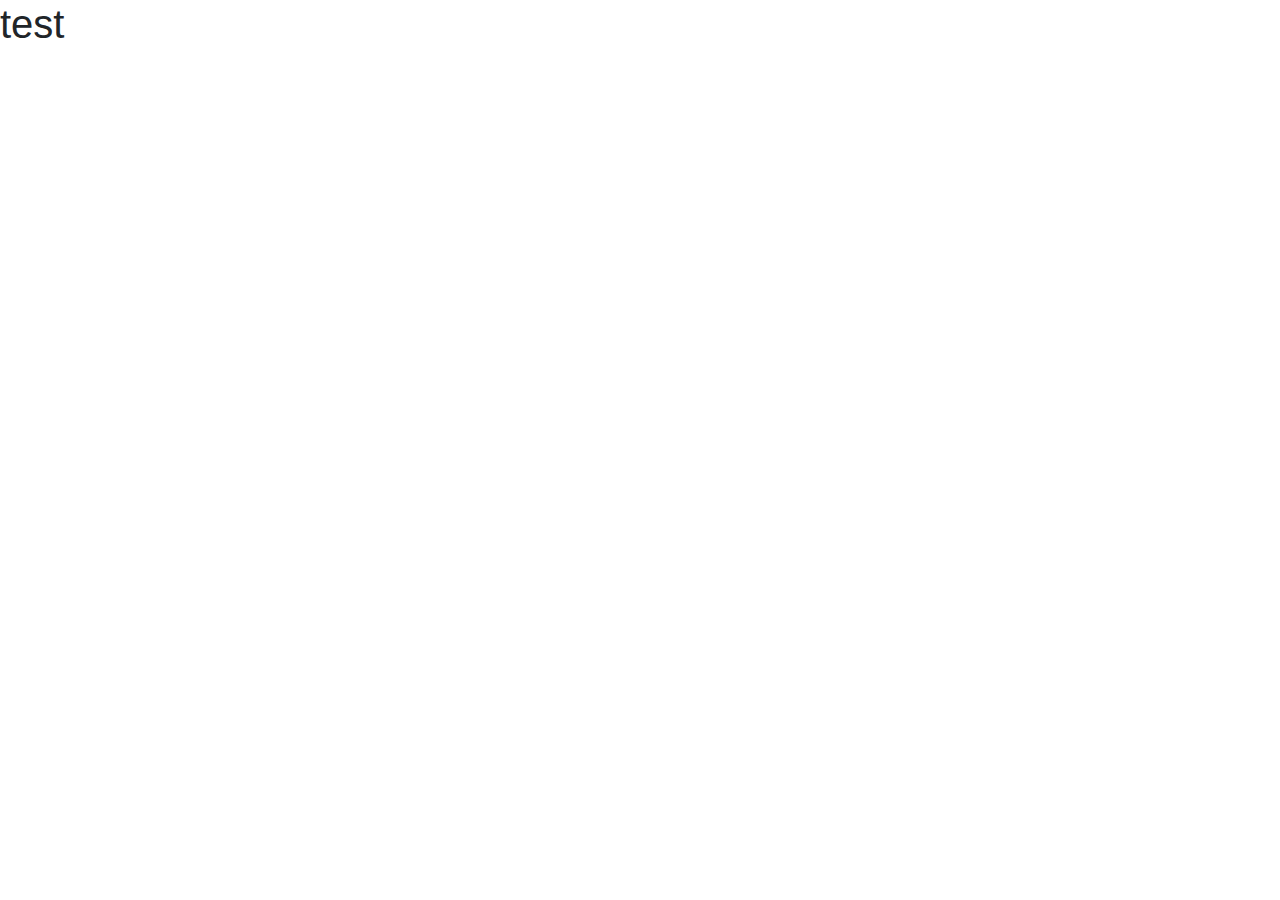
==== hackuci2k19/index.html @ b99115da "fix index" ====
<!DOCTYPE html>
<html>
<head>
<title>HackUCI 2k19</title>

<!-- Required meta tags -->
    <meta charset="utf-8">
    <meta name="viewport" content="width=device-width, initial-scale=1, shrink-to-fit=no">

    <!-- Bootstrap CSS -->
    <link rel="stylesheet" href="https://stackpath.bootstrapcdn.com/bootstrap/4.3.1/css/bootstrap.min.css" integrity="sha384-ggOyR0iXCbMQv3Xipma34MD+dH/1fQ784/j6cY/iJTQUOhcWr7x9JvoRxT2MZw1T" crossorigin="anonymous">

    <!-- index.css import -->
      <link rel="stylesheet" href="./css/index.css">

</head>
<body>
	<h1> test</h1>

<!-- Optional JavaScript -->
    <!-- jQuery first, then Popper.js, then Bootstrap JS -->
    <script src="https://code.jquery.com/jquery-3.3.1.slim.min.js" integrity="sha384-q8i/X+965DzO0rT7abK41JStQIAqVgRVzpbzo5smXKp4YfRvH+8abtTE1Pi6jizo" crossorigin="anonymous"></script>
    <script src="https://cdnjs.cloudflare.com/ajax/libs/popper.js/1.14.7/umd/popper.min.js" integrity="sha384-UO2eT0CpHqdSJQ6hJty5KVphtPhzWj9WO1clHTMGa3JDZwrnQq4sF86dIHNDz0W1" crossorigin="anonymous"></script>
    <script src="https://stackpath.bootstrapcdn.com/bootstrap/4.3.1/js/bootstrap.min.js" integrity="sha384-JjSmVgyd0p3pXB1rRibZUAYoIIy6OrQ6VrjIEaFf/nJGzIxFDsf4x0xIM+B07jRM" crossorigin="anonymous"></script>
</body>
</html>
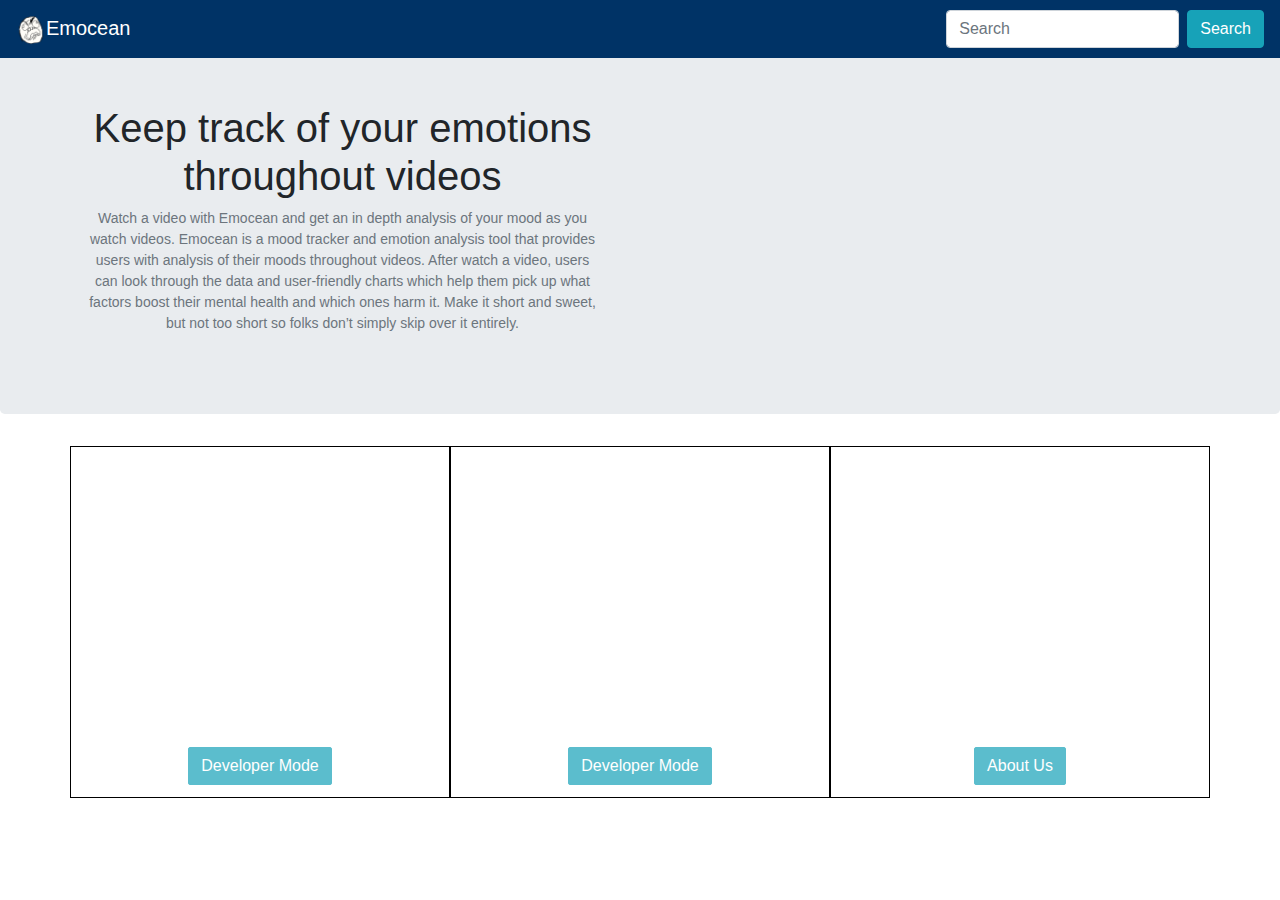
==== commit e54947ae: "index styling" ====
--- a/hackuci2k19/index.html
+++ b/hackuci2k19/index.html
@@ -1,26 +1,85 @@
-<!DOCTYPE html>
+﻿<!DOCTYPE html>
 <html>
 <head>
-<title>HackUCI 2k19</title>
+    <title>HackUCI 2k19</title>
 
-<!-- Required meta tags -->
+    <!-- Required meta tags -->
     <meta charset="utf-8">
     <meta name="viewport" content="width=device-width, initial-scale=1, shrink-to-fit=no">
 
     <!-- Bootstrap CSS -->
     <link rel="stylesheet" href="https://stackpath.bootstrapcdn.com/bootstrap/4.3.1/css/bootstrap.min.css" integrity="sha384-ggOyR0iXCbMQv3Xipma34MD+dH/1fQ784/j6cY/iJTQUOhcWr7x9JvoRxT2MZw1T" crossorigin="anonymous">
 
+    <!-- Latest compiled and minified CSS -->
+    <link rel="stylesheet" href="https://maxcdn.bootstrapcdn.com/bootstrap/4.2.1/css/bootstrap.min.css">
+
+    <!-- jQuery library -->
+    <script src="https://ajax.googleapis.com/ajax/libs/jquery/3.3.1/jquery.min.js"></script>
+
+    <!-- Popper JS -->
+    <script src="https://cdnjs.cloudflare.com/ajax/libs/popper.js/1.14.6/umd/popper.min.js"></script>
+
+    <!-- Latest compiled JavaScript -->
+    <script src="https://maxcdn.bootstrapcdn.com/bootstrap/4.2.1/js/bootstrap.min.js"></script>
+
     <!-- index.css import -->
-      <link rel="stylesheet" href="./css/index.css">
+    <link rel="stylesheet" href="./css/index.css">
 
 </head>
 <body>
-	<h1> test</h1>
+    <nav class="navbar fixed-top navbar-light bg-light justify-content-between">
 
-<!-- Optional JavaScript -->
+        <a class="navbar-brand"><img src="./images/LennyFace.jpg" width="30" height="30" alt="">Emocean</a>
+        <form class="form-inline">
+            <input class="form-control mr-sm-2" type="search" placeholder="Search" aria-label="Search" id="search">
+            <button class="btn btn-info my-2 my-sm-0" type="submit">Search</button>
+        </form>
+    </nav>
+
+    <section id = 'landing' class="jumbotron text-center">
+        <div class="container landing-container">
+            <div class="row">
+                <div id = "landing-info" class="col-lg-6">
+                    <h1 class="jumbotron-heading">Keep track of your emotions throughout videos<br/></h1>
+                    <p class="lead text-muted">Watch a video with Emocean and get an in depth analysis of your mood as you watch videos. Emocean is a mood tracker and emotion analysis tool that provides users with analysis of their moods throughout videos.
+                    After watch a video, users can look through the data and user-friendly charts which help them pick up what factors boost their mental health and which ones harm it.
+                     Make it short and sweet, but not too short so folks don’t simply skip over it entirely.</p>
+                </div>
+                <div class="col-lg-6">
+                    <img src="./images/TrollFace.jpg" class="img-fluid" alt="">
+                </div>
+            </div>
+        </div>
+    </section>
+    <section id = 'icons' class = "icons-section">
+        <div class = 'container text-center'>
+            <div class = 'row text-center'>
+                <div class = 'icon-container col-lg-4'>
+                    <div class = 'btn btn-info card-title'>
+                        Developer Mode
+                    </div>
+                </div>
+                <div class = 'icon-container col-lg-4'>
+                    <div class = 'btn btn-info card-title'>
+                        Developer Mode
+                    </div>
+                </div>
+                <div class = 'icon-container col-lg-4'>
+                    <div class = 'btn btn-info card-title'>
+                        About Us
+                    </div>
+                </div>
+            </div>
+
+        </div>
+
+    </section>
+
+
+    <!-- Optional JavaScript -->
     <!-- jQuery first, then Popper.js, then Bootstrap JS -->
     <script src="https://code.jquery.com/jquery-3.3.1.slim.min.js" integrity="sha384-q8i/X+965DzO0rT7abK41JStQIAqVgRVzpbzo5smXKp4YfRvH+8abtTE1Pi6jizo" crossorigin="anonymous"></script>
     <script src="https://cdnjs.cloudflare.com/ajax/libs/popper.js/1.14.7/umd/popper.min.js" integrity="sha384-UO2eT0CpHqdSJQ6hJty5KVphtPhzWj9WO1clHTMGa3JDZwrnQq4sF86dIHNDz0W1" crossorigin="anonymous"></script>
     <script src="https://stackpath.bootstrapcdn.com/bootstrap/4.3.1/js/bootstrap.min.js" integrity="sha384-JjSmVgyd0p3pXB1rRibZUAYoIIy6OrQ6VrjIEaFf/nJGzIxFDsf4x0xIM+B07jRM" crossorigin="anonymous"></script>
 </body>
-</html>+</html>
--- a/hackuci2k19/css/index.css
+++ b/hackuci2k19/css/index.css
@@ -0,0 +1,36 @@
+#landing-info{
+    padding-right:40px;
+}
+
+.landing-container{
+    margin-top:40px;
+}
+
+.icon-container{
+    min-width:240px;
+    min-height:300px;
+    border:1px solid black;
+}
+
+.navbar{
+    background-color: #003366 !important;
+}
+
+.navbar-brand{
+    color:white !important;
+}
+
+html {
+  scroll-behavior: smooth;
+}
+
+#landing-info p{
+    font-size:14px;
+}
+
+.card-title{
+    display:inline-block;
+    opacity:0.7;
+    border-radius:2px;
+    margin-top:300px;
+}
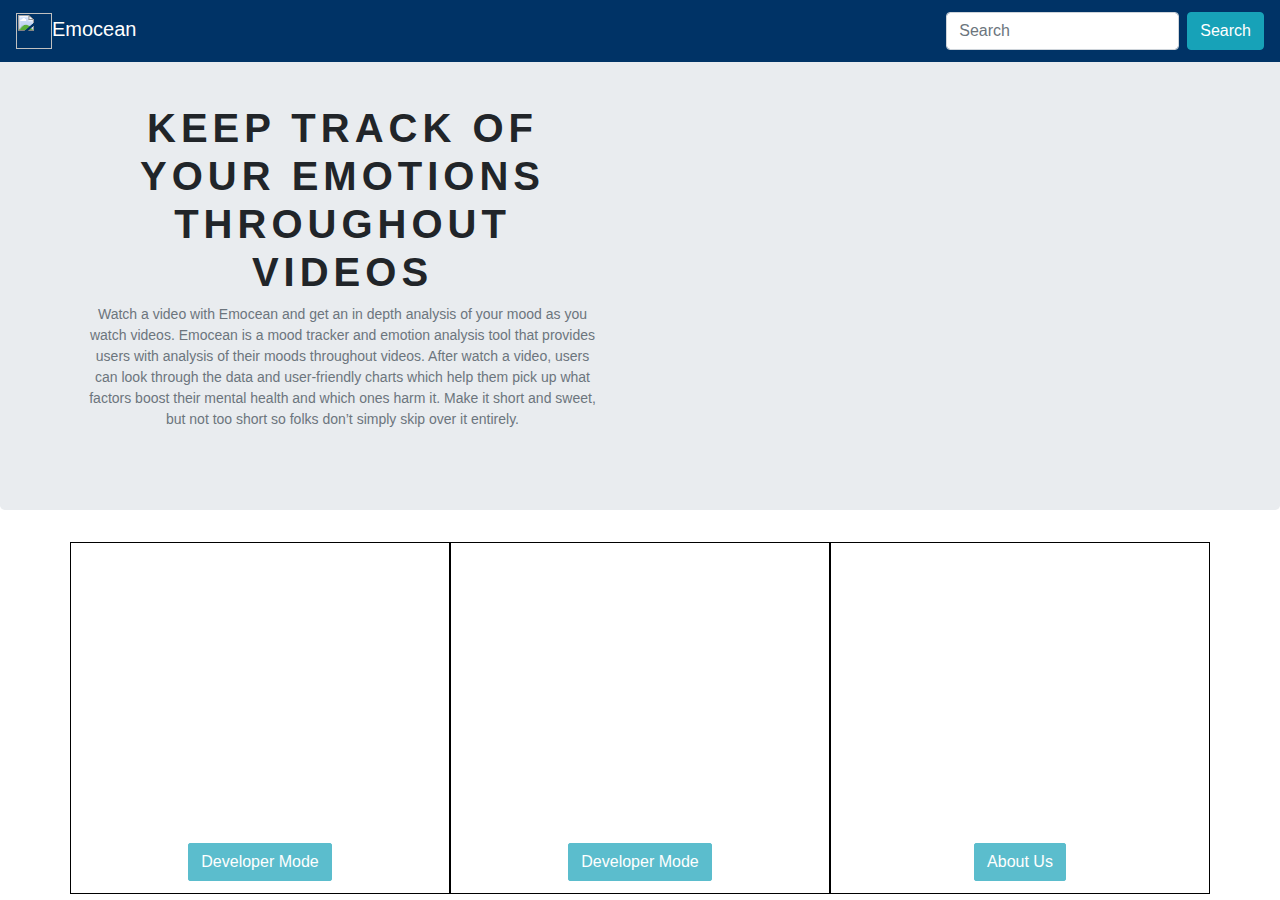
==== commit e220e75c: "Merge branch 'master' of https://github.com/steve-ng562/hackuci2k19" ====
--- a/hackuci2k19/index.html
+++ b/hackuci2k19/index.html
@@ -29,10 +29,10 @@
 <body>
     <nav class="navbar fixed-top navbar-light bg-light justify-content-between">
 
-        <a class="navbar-brand"><img src="./images/LennyFace.jpg" width="30" height="30" alt="">Emocean</a>
+        <a class="navbar-brand"><img src="./images/Logo.png" width="36" height="36" alt="">Emocean</a>
         <form class="form-inline">
             <input class="form-control mr-sm-2" type="search" placeholder="Search" aria-label="Search" id="search">
-            <button class="btn btn-info my-2 my-sm-0" type="submit">Search</button>
+            <button class="btn btn-info my-2 my-sm-0" type="button" id="searchClicked">Search</button>
         </form>
     </nav>
 
@@ -46,28 +46,31 @@
                      Make it short and sweet, but not too short so folks don’t simply skip over it entirely.</p>
                 </div>
                 <div class="col-lg-6">
-                    <img src="./images/TrollFace.jpg" class="img-fluid" alt="">
+                    <img src="./images/Index.png" class="img-fluid" alt="">
                 </div>
             </div>
         </div>
     </section>
+
     <section id = 'icons' class = "icons-section">
         <div class = 'container text-center'>
             <div class = 'row text-center'>
                 <div class = 'icon-container col-lg-4'>
-                    <div class = 'btn btn-info card-title'>
+                    <a class = 'btn btn-info card-title' href="#" role="button">
                         Developer Mode
-                    </div>
+                    </a>
                 </div>
+
                 <div class = 'icon-container col-lg-4'>
-                    <div class = 'btn btn-info card-title'>
+                    <a class = 'btn btn-info card-title' href="#" role="button">
                         Developer Mode
-                    </div>
+                    </a>
                 </div>
+
                 <div class = 'icon-container col-lg-4'>
-                    <div class = 'btn btn-info card-title'>
+                    <a class = 'btn btn-info card-title' href="#" role="button">
                         About Us
-                    </div>
+                    </a>
                 </div>
             </div>
 
@@ -81,5 +84,8 @@
     <script src="https://code.jquery.com/jquery-3.3.1.slim.min.js" integrity="sha384-q8i/X+965DzO0rT7abK41JStQIAqVgRVzpbzo5smXKp4YfRvH+8abtTE1Pi6jizo" crossorigin="anonymous"></script>
     <script src="https://cdnjs.cloudflare.com/ajax/libs/popper.js/1.14.7/umd/popper.min.js" integrity="sha384-UO2eT0CpHqdSJQ6hJty5KVphtPhzWj9WO1clHTMGa3JDZwrnQq4sF86dIHNDz0W1" crossorigin="anonymous"></script>
     <script src="https://stackpath.bootstrapcdn.com/bootstrap/4.3.1/js/bootstrap.min.js" integrity="sha384-JjSmVgyd0p3pXB1rRibZUAYoIIy6OrQ6VrjIEaFf/nJGzIxFDsf4x0xIM+B07jRM" crossorigin="anonymous"></script>
+    <!-- Import Index.js -->
+    <script src="./javascript/index.js"></script>
+
 </body>
 </html>
--- a/hackuci2k19/css/index.css
+++ b/hackuci2k19/css/index.css
@@ -1,15 +1,23 @@
+html {
+    scroll-behavior: smooth;
+  }
+
 #landing-info{
     padding-right:40px;
 }
 
+#landing-info h1 {
+    letter-spacing: 5px;
+    text-transform: uppercase;
+    font-weight: 600;
+}
+
+#landing-info p{
+    font-size:14px;
+}
+
 .landing-container{
     margin-top:40px;
-}
-
-.icon-container{
-    min-width:240px;
-    min-height:300px;
-    border:1px solid black;
 }
 
 .navbar{
@@ -20,12 +28,10 @@
     color:white !important;
 }
 
-html {
-  scroll-behavior: smooth;
-}
-
-#landing-info p{
-    font-size:14px;
+.icon-container{
+    min-width:240px;
+    min-height:300px;
+    border:1px solid black;
 }
 
 .card-title{
@@ -33,4 +39,4 @@
     opacity:0.7;
     border-radius:2px;
     margin-top:300px;
-}
+}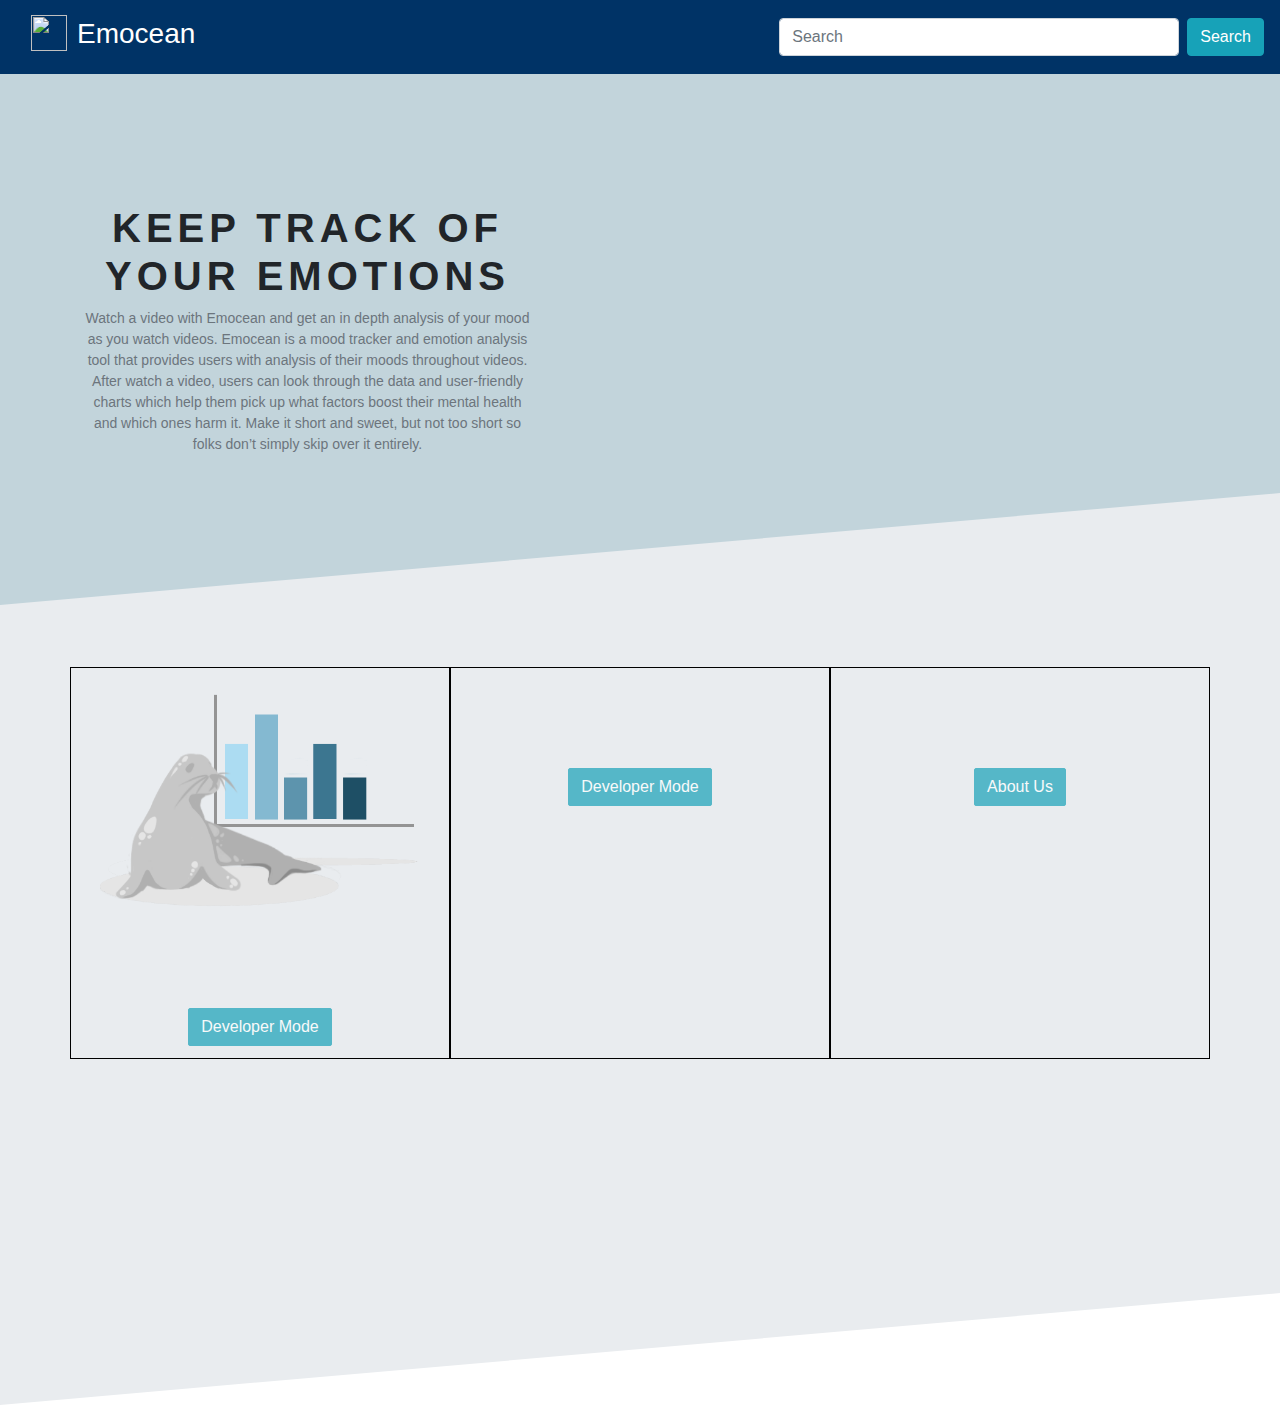
==== commit b9a20c98: "Merge branch 'master' of https://github.com/steve-ng562/hackuci2k19" ====
--- a/hackuci2k19/index.html
+++ b/hackuci2k19/index.html
@@ -29,7 +29,7 @@
 <body>
     <nav class="navbar fixed-top navbar-light bg-light justify-content-between">
 
-        <a class="navbar-brand"><img src="./images/Logo.png" width="36" height="36" alt="">Emocean</a>
+        <a class="col-lg-2 navbar-brand"><img class = 'logo' src="./images/Logo.png" width="36" height="36" alt=""><div class = 'page-title'>Emocean</div></a>
         <form class="form-inline">
             <input class="form-control mr-sm-2" type="search" placeholder="Search" aria-label="Search" id="search">
             <button class="btn btn-info my-2 my-sm-0" type="button" id="searchClicked">Search</button>
@@ -40,22 +40,23 @@
         <div class="container landing-container">
             <div class="row">
                 <div id = "landing-info" class="col-lg-6">
-                    <h1 class="jumbotron-heading">Keep track of your emotions throughout videos<br/></h1>
+                    <h1 class="jumbotron-heading">Keep track of your emotions<br/></h1>
                     <p class="lead text-muted">Watch a video with Emocean and get an in depth analysis of your mood as you watch videos. Emocean is a mood tracker and emotion analysis tool that provides users with analysis of their moods throughout videos.
                     After watch a video, users can look through the data and user-friendly charts which help them pick up what factors boost their mental health and which ones harm it.
                      Make it short and sweet, but not too short so folks don’t simply skip over it entirely.</p>
                 </div>
                 <div class="col-lg-6">
-                    <img src="./images/Index.png" class="img-fluid" alt="">
+                    <img src="./images/Index.png" class="starfish img-fluid" alt="">
                 </div>
             </div>
         </div>
     </section>
 
     <section id = 'icons' class = "icons-section">
-        <div class = 'container text-center'>
+        <div class = 'card-container container text-center'>
             <div class = 'row text-center'>
                 <div class = 'icon-container col-lg-4'>
+                    <img src="./images/Developer.png" class="icons-img">
                     <a class = 'btn btn-info card-title' href="#" role="button">
                         Developer Mode
                     </a>
--- a/hackuci2k19/css/index.css
+++ b/hackuci2k19/css/index.css
@@ -4,12 +4,15 @@
 
 #landing-info{
     padding-right:40px;
+    margin-top:100px;
+    max-width:500px;
 }
 
 #landing-info h1 {
     letter-spacing: 5px;
     text-transform: uppercase;
     font-weight: 600;
+
 }
 
 #landing-info p{
@@ -38,5 +41,68 @@
     display:inline-block;
     opacity:0.7;
     border-radius:2px;
-    margin-top:300px;
-}+    margin-top:100px;
+}
+
+.page-title{
+    display:inline-block;
+    padding-left:10px;
+    font-size:28px;
+}
+
+.logo{
+    margin-bottom:10px;
+}
+
+.form-control {
+    width:400px !important;
+}
+.starfish{
+    max-width:85%;
+}
+.jumbotron{
+    background-color:transparent;
+}
+#icons{
+
+    position:relative;
+}
+
+.icons-img{
+    height: 240px;
+    width: 320px;
+}
+
+.card-container{
+    padding-top:100px;
+}
+#icons::before{
+    content:"";
+    z-index:-900;
+    top:38px;
+    left:0;
+    right:0;
+    min-height:800px;
+
+    overflow:hidden;
+    transform:skewY(-5deg);
+    transform-origin:0;
+    position:absolute;
+    height:100%;
+    background-color: #e9ecef;
+}
+#landing::before{
+    content:"";
+    z-index:-900;
+    top:0;
+    left:0;
+    right:0;
+    min-height:800px;
+
+    overflow:hidden;
+    transform:skewY(-5deg);
+    transform-origin:0;
+    position:absolute;
+    height:100%;
+    background-color:rgba(174,	198	,207,0.75);
+}
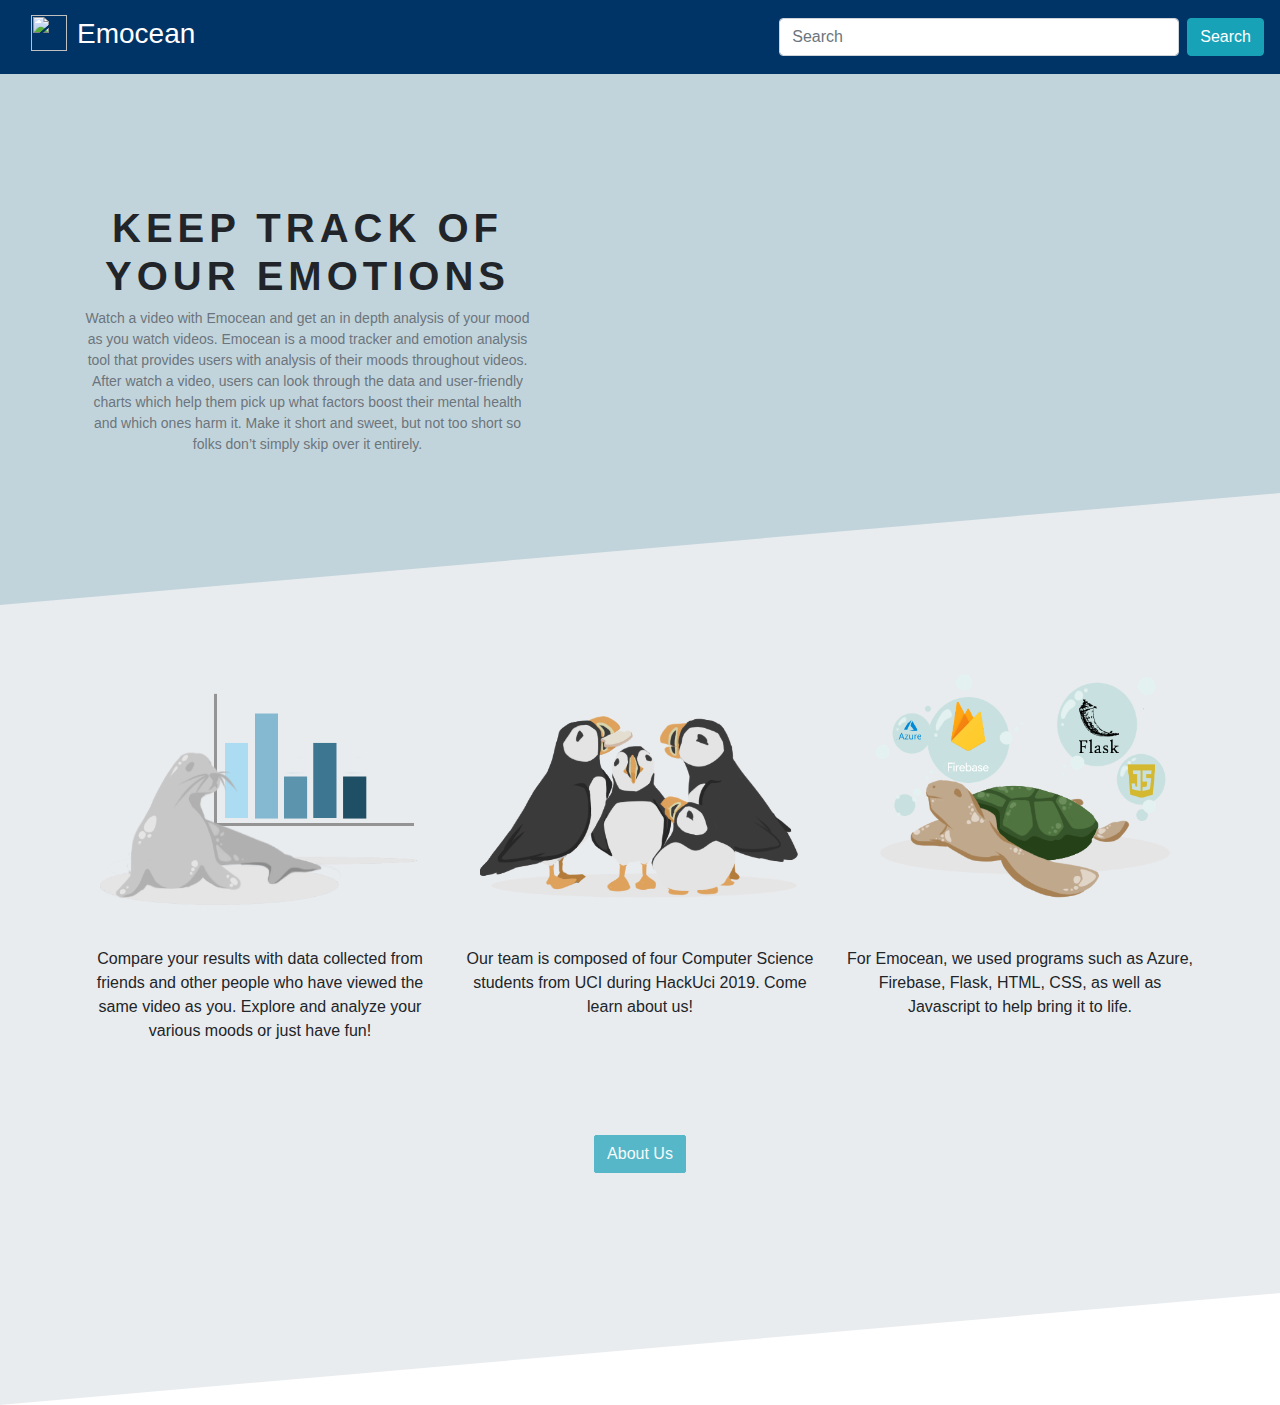
==== commit 926dde00: "Merge branch 'master' of https://github.com/steve-ng562/hackuci2k19" ====
--- a/hackuci2k19/index.html
+++ b/hackuci2k19/index.html
@@ -57,21 +57,27 @@
             <div class = 'row text-center'>
                 <div class = 'icon-container col-lg-4'>
                     <img src="./images/Developer.png" class="icons-img">
-                    <a class = 'btn btn-info card-title' href="#" role="button">
-                        Developer Mode
+                    <p>
+                        Compare your results with data collected from friends and other people who have viewed the same video as you.
+                        Explore and analyze your various moods or just have fun!
+                    </p>
+                </div>
+
+                <div class = 'icon-container col-lg-4'>
+                    <img src="./images/About.png" class="icons-img">
+                    <p>
+                        Our team is composed of four Computer Science students from UCI during HackUci 2019. Come learn about us!
+                    </p>
+                    <a class = 'btn btn-info card-title' href="./members.html" role="button">
+                        About Us
                     </a>
                 </div>
 
                 <div class = 'icon-container col-lg-4'>
-                    <a class = 'btn btn-info card-title' href="#" role="button">
-                        Developer Mode
-                    </a>
-                </div>
-
-                <div class = 'icon-container col-lg-4'>
-                    <a class = 'btn btn-info card-title' href="#" role="button">
-                        About Us
-                    </a>
+                    <img src="./images/Programs.png" class="icons-img">
+                    <p>
+                        For Emocean, we used programs such as Azure, Firebase, Flask, HTML, CSS, as well as Javascript to help bring it to life.
+                    </p>
                 </div>
             </div>
 
--- a/hackuci2k19/css/index.css
+++ b/hackuci2k19/css/index.css
@@ -34,7 +34,7 @@
 .icon-container{
     min-width:240px;
     min-height:300px;
-    border:1px solid black;
+    
 }
 
 .card-title{
@@ -71,6 +71,7 @@
 .icons-img{
     height: 240px;
     width: 320px;
+    margin-bottom: 40px;
 }
 
 .card-container{
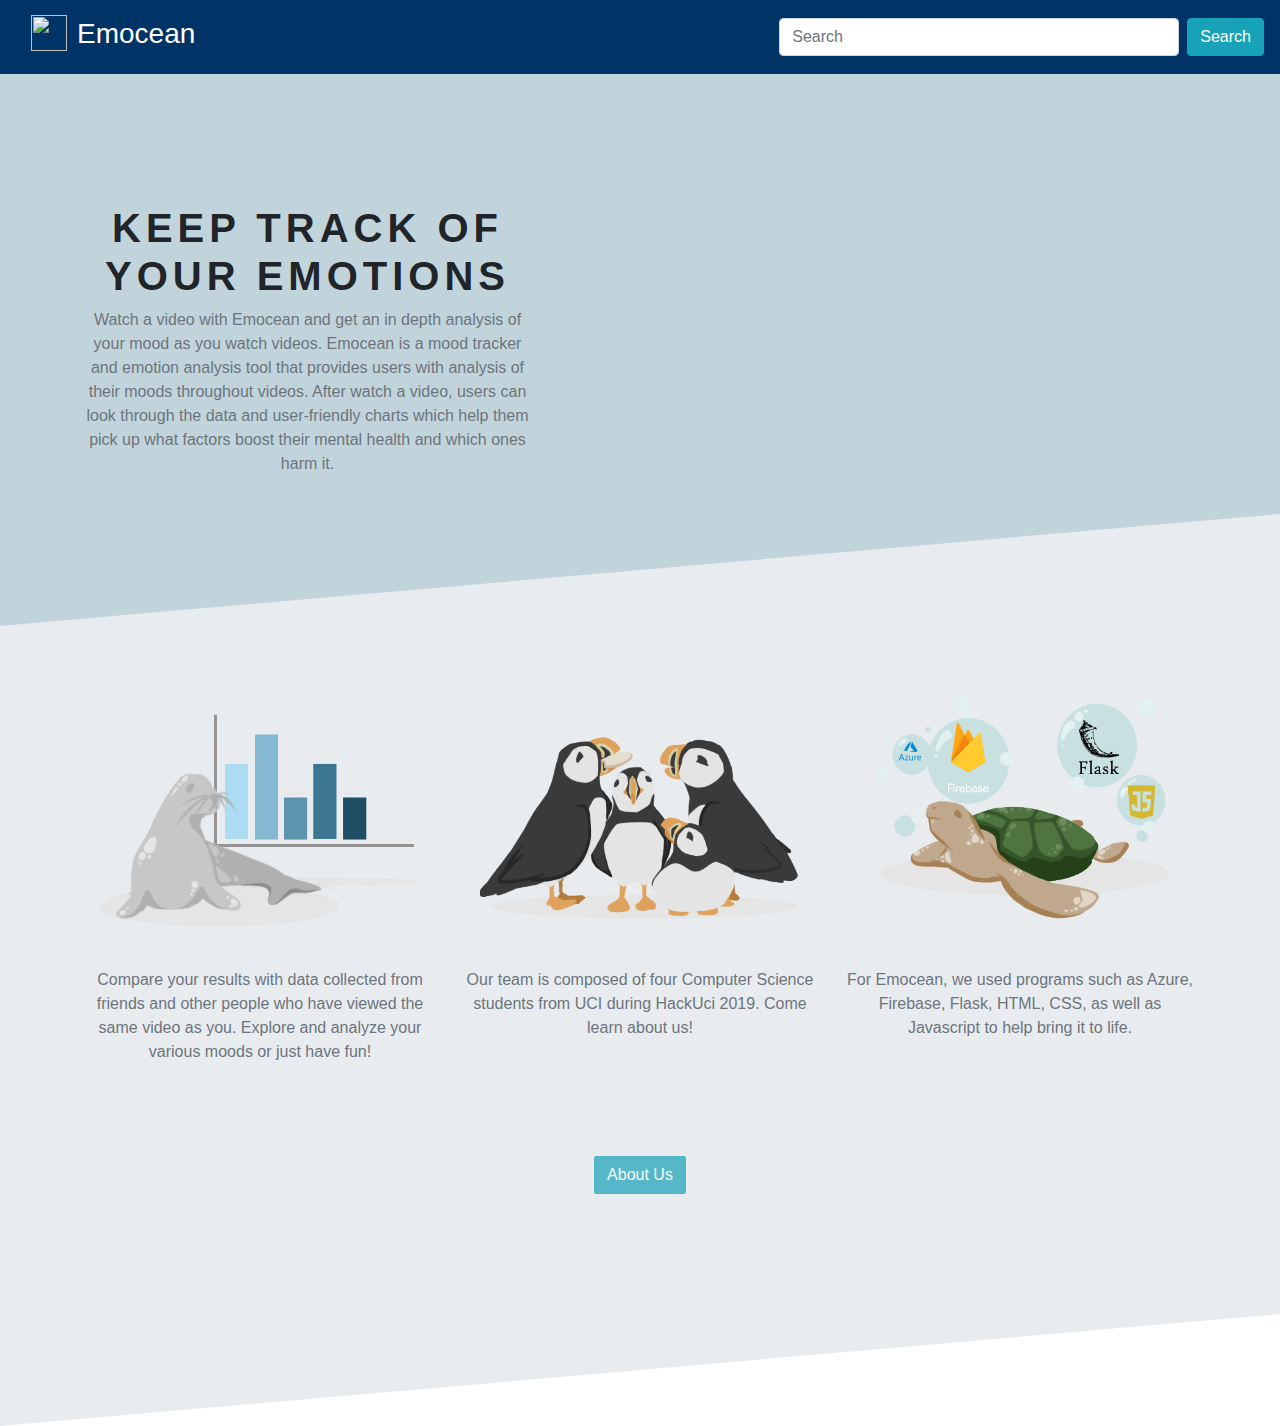
==== commit 7c536c05: "birds" ====
--- a/hackuci2k19/index.html
+++ b/hackuci2k19/index.html
@@ -43,7 +43,7 @@
                     <h1 class="jumbotron-heading">Keep track of your emotions<br/></h1>
                     <p class="lead text-muted">Watch a video with Emocean and get an in depth analysis of your mood as you watch videos. Emocean is a mood tracker and emotion analysis tool that provides users with analysis of their moods throughout videos.
                     After watch a video, users can look through the data and user-friendly charts which help them pick up what factors boost their mental health and which ones harm it.
-                     Make it short and sweet, but not too short so folks don’t simply skip over it entirely.</p>
+                    </p>
                 </div>
                 <div class="col-lg-6">
                     <img src="./images/Index.png" class="starfish img-fluid" alt="">
--- a/hackuci2k19/css/index.css
+++ b/hackuci2k19/css/index.css
@@ -15,9 +15,12 @@
 
 }
 
-#landing-info p{
-    font-size:14px;
+#landing-info p, .icon-container p{
+    font-size:16px;
+    font-weight:100;
+    color: #6c757d!important;
 }
+
 
 .landing-container{
     margin-top:40px;
@@ -34,7 +37,7 @@
 .icon-container{
     min-width:240px;
     min-height:300px;
-    
+
 }
 
 .card-title{
